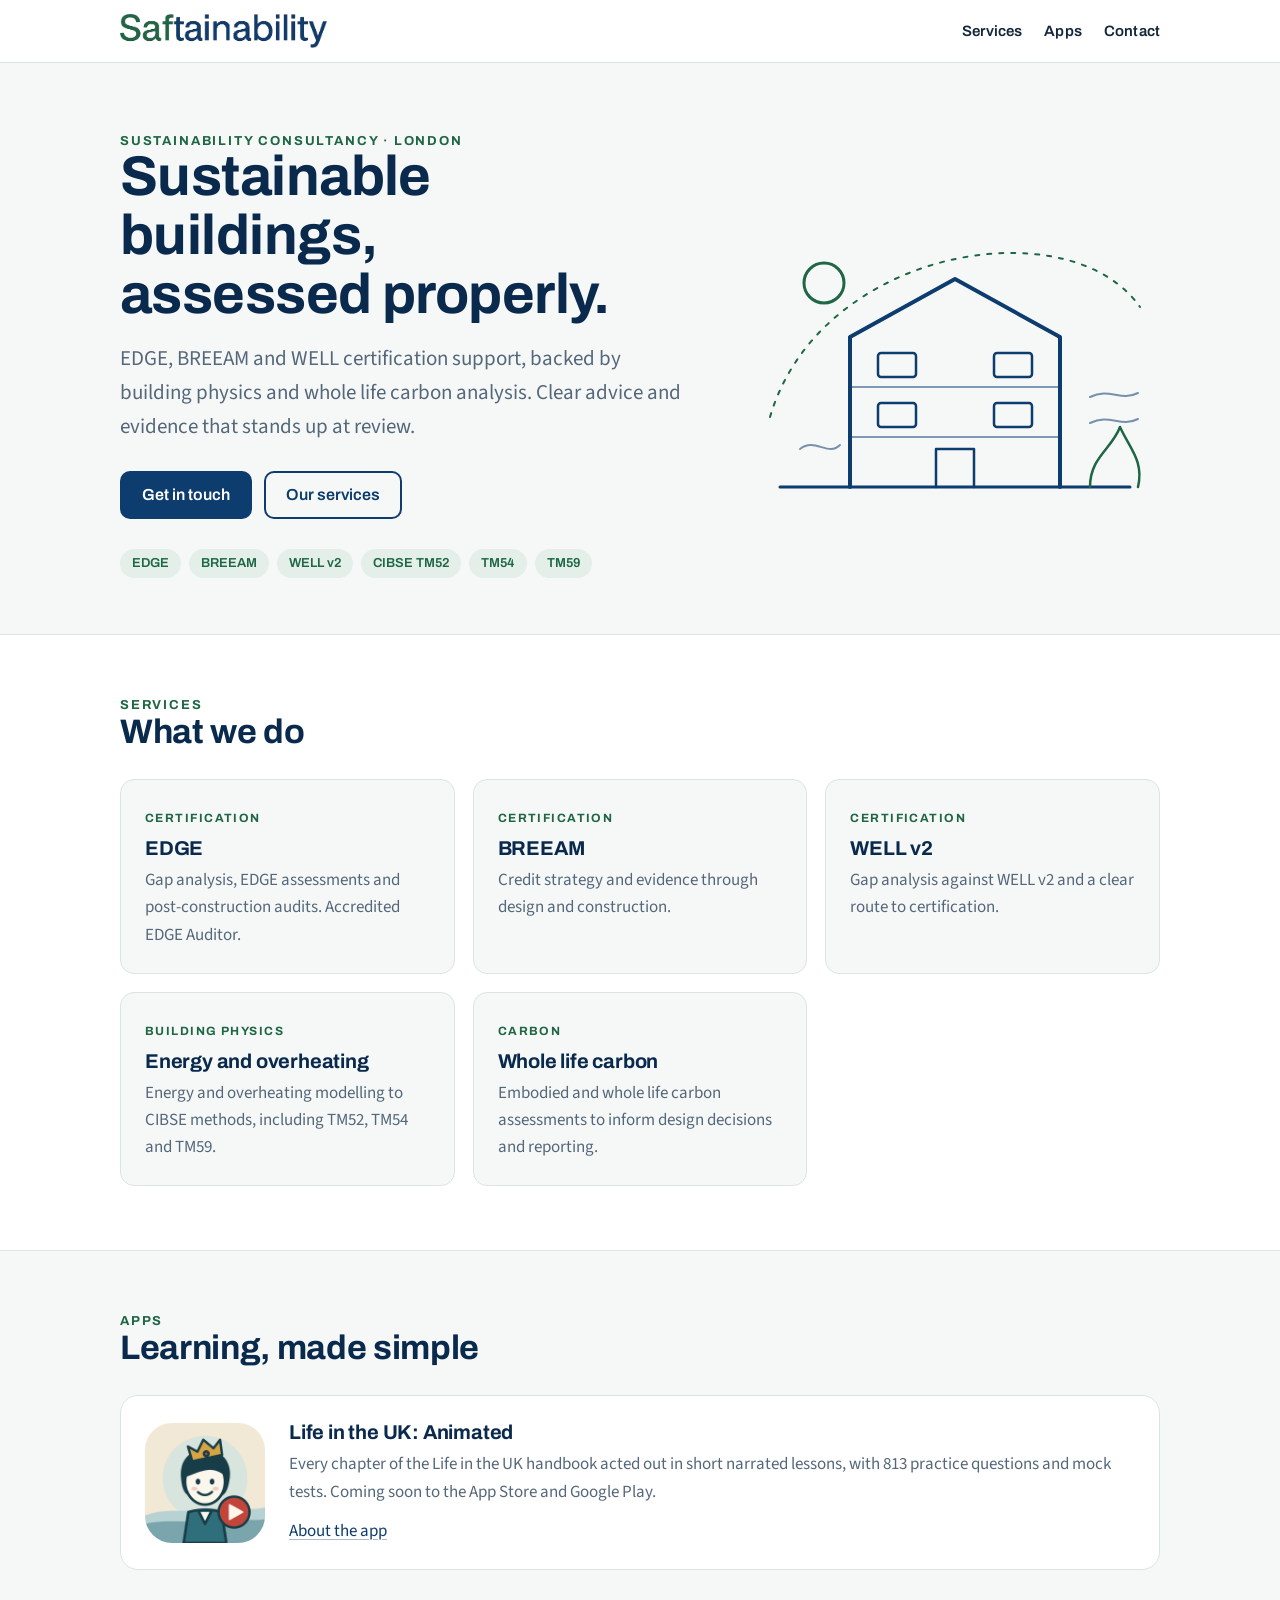
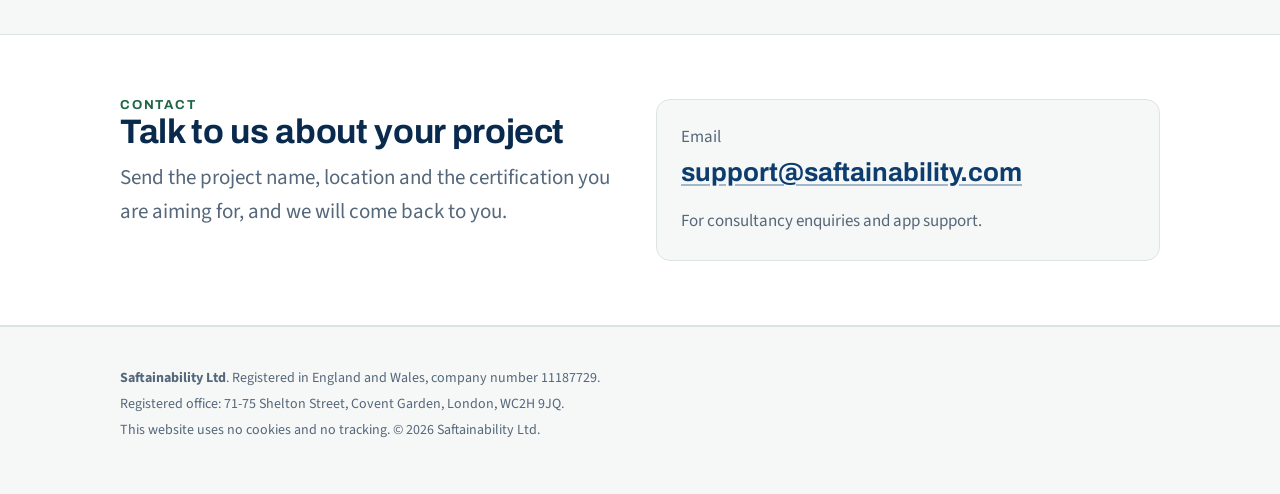
==== index.html @ 5cc08c30 "Saftainability website: home, Life in the UK: Animated, privacy and support pages Co-Authored-By: Cl" ====
<!doctype html>
<html lang="en-GB">
<head>
<meta charset="utf-8">
<meta name="viewport" content="width=device-width,initial-scale=1,viewport-fit=cover">
<title>Saftainability | Sustainability consultancy</title>
<meta name="description" content="Saftainability Ltd: EDGE, BREEAM and WELL certification support, building physics and whole life carbon. London.">
<meta name="theme-color" content="#0D3C6E">
<link rel="icon" href="assets/favicon.svg" type="image/svg+xml">
<link rel="preconnect" href="https://fonts.googleapis.com"><link rel="preconnect" href="https://fonts.gstatic.com" crossorigin><link href="https://fonts.googleapis.com/css2?family=Archivo:wght@600;700&family=Source+Sans+3:wght@400;600&display=swap" rel="stylesheet">
<link rel="stylesheet" href="assets/site.css">
</head>
<body>
<header class="site"><div class="wrap"><a class="brand" href="index.html" aria-label="Saftainability home"><img src="assets/saftainability-logo.png" alt="Saftainability" width="207" height="34"></a><nav aria-label="Main"><a href="index.html#services" class=opt>Services</a><a href="index.html#apps">Apps</a><a href="index.html#contact">Contact</a></nav></div></header>
<main>
<section class="hero"><div class="wrap">
<div><div class="kicker">Sustainability consultancy · London</div>
<h1>Sustainable buildings, assessed properly.</h1>
<p class="lead">EDGE, BREEAM and WELL certification support, backed by building physics and whole life carbon analysis. Clear advice and evidence that stands up at review.</p>
<div class="cta"><a class="btn primary" href="mailto:support@saftainability.com">Get in touch</a><a class="btn ghost" href="#services">Our services</a></div>
<div class="std"><span>EDGE</span><span>BREEAM</span><span>WELL v2</span><span>CIBSE TM52</span><span>TM54</span><span>TM59</span></div></div>
<svg viewBox="0 0 420 340" role="img" aria-label="Line drawing of a building section with sun path and airflow">
<g fill="none" stroke-linecap="round" stroke-linejoin="round">
<path d="M40 300 H390" stroke="#0D3C6E" stroke-width="3"/>
<path d="M110 300 V150 L215 92 L320 150 V300" stroke="#0D3C6E" stroke-width="4"/>
<path d="M110 200 H320 M110 250 H320" stroke="#0D3C6E" stroke-width="2" opacity=".5"/>
<rect x="138" y="166" width="38" height="24" rx="3" stroke="#0D3C6E" stroke-width="2.5"/>
<rect x="254" y="166" width="38" height="24" rx="3" stroke="#0D3C6E" stroke-width="2.5"/>
<rect x="138" y="216" width="38" height="24" rx="3" stroke="#0D3C6E" stroke-width="2.5"/>
<rect x="254" y="216" width="38" height="24" rx="3" stroke="#0D3C6E" stroke-width="2.5"/>
<path d="M196 300 V262 H234 V300" stroke="#0D3C6E" stroke-width="2.5"/>
<path d="M30 230 C80 60 330 20 400 120" stroke="#1F6645" stroke-width="2" stroke-dasharray="4 8"/>
<circle cx="84" cy="96" r="20" stroke="#1F6645" stroke-width="3"/>
<path d="M350 210 C370 200 380 215 398 206 M350 236 C370 226 380 241 398 232" stroke="#0D3C6E" stroke-width="2" opacity=".55"/>
<path d="M60 262 C75 250 88 270 100 258" stroke="#0D3C6E" stroke-width="2" opacity=".55"/>
<path d="M350 300 C350 270 372 262 380 240 C390 262 404 274 398 300" stroke="#1F6645" stroke-width="2.5"/>
</g></svg>
</div></section>
<section class="alt" id="services"><div class="wrap">
<div class="kicker">Services</div><h2>What we do</h2>
<div class="grid"><div class="card"><span class="tag">Certification</span><h3>EDGE</h3><p>Gap analysis, EDGE assessments and post-construction audits. Accredited EDGE Auditor.</p></div><div class="card"><span class="tag">Certification</span><h3>BREEAM</h3><p>Credit strategy and evidence through design and construction.</p></div><div class="card"><span class="tag">Certification</span><h3>WELL v2</h3><p>Gap analysis against WELL v2 and a clear route to certification.</p></div><div class="card"><span class="tag">Building physics</span><h3>Energy and overheating</h3><p>Energy and overheating modelling to CIBSE methods, including TM52, TM54 and TM59.</p></div><div class="card"><span class="tag">Carbon</span><h3>Whole life carbon</h3><p>Embodied and whole life carbon assessments to inform design decisions and reporting.</p></div></div>
</div></section>
<section id="apps"><div class="wrap">
<div class="kicker">Apps</div><h2>Learning, made simple</h2>
<div class="app"><img src="lituk/icon-512.png" alt="Life in the UK: Animated app icon" width="120" height="120">
<div><h3>Life in the UK: Animated</h3><p>Every chapter of the Life in the UK handbook acted out in short narrated lessons, with 813 practice questions and mock tests. Coming soon to the App Store and Google Play.</p>
<a href="lituk/">About the app</a></div></div>
</div></section>
<section class="alt" id="contact"><div class="wrap contact">
<div><div class="kicker">Contact</div><h2>Talk to us about your project</h2><p class="lead" style="margin-top:8px">Send the project name, location and the certification you are aiming for, and we will come back to you.</p></div>
<div class="card"><p style="margin-bottom:6px">Email</p><a class="mail" href="mailto:support@saftainability.com">support@saftainability.com</a>
<p style="margin-top:18px">For consultancy enquiries and app support.</p></div>
</div></section>
</main>
<footer><div class="wrap">
<p><strong>Saftainability Ltd</strong>. Registered in England and Wales, company number 11187729.</p>
<p>Registered office: 71-75 Shelton Street, Covent Garden, London, WC2H 9JQ.</p>
<p>This website uses no cookies and no tracking. © 2026 Saftainability Ltd.</p>
</div></footer>
</body>
</html>
---- assets/site.css ----
:root{--navy:#0D3C6E;--navy-ink:#0A2A4D;--green:#1F6645;--green-soft:#E3EFE8;--ink:#13263B;--muted:#55677A;--bg:#F6F8F7;--card:#FFFFFF;--line:#DCE4E0;--max:1080px}
*{box-sizing:border-box}
html{-webkit-text-size-adjust:100%}
body{margin:0;background:var(--bg);color:var(--ink);font:17px/1.6 "Source Sans 3",system-ui,-apple-system,"Segoe UI",Roboto,sans-serif}
a{color:var(--navy);text-underline-offset:3px;text-decoration-color:rgba(13,60,110,.35)}
a:hover{text-decoration-color:var(--green)}
.wrap{max-width:var(--max);margin:0 auto;padding-left:max(20px,env(safe-area-inset-left,0px));padding-right:max(20px,env(safe-area-inset-right,0px))}
header.site{background:var(--card);border-bottom:1px solid var(--line);position:sticky;top:0;z-index:5}
header.site .wrap{display:flex;align-items:center;justify-content:space-between;gap:16px;padding-block:14px}
.brand img{display:block;height:34px;width:auto}
nav{display:flex;gap:22px;flex-wrap:wrap}
nav a{font:600 15px/1 "Archivo",system-ui,sans-serif;color:var(--ink);text-decoration:none;letter-spacing:.01em}
nav a:hover,nav a[aria-current]{color:var(--green)}
h1,h2,h3{font-family:"Archivo",system-ui,sans-serif;color:var(--navy-ink);letter-spacing:-.01em;text-wrap:balance}
h1{font-size:clamp(34px,5.4vw,56px);line-height:1.05;font-weight:700;margin:0}
h2{font-size:clamp(26px,3.4vw,34px);line-height:1.15;font-weight:700;margin:0 0 10px}
h3{font-size:20px;line-height:1.25;font-weight:700;margin:0 0 6px}
.kicker{font:700 13px/1 "Archivo",sans-serif;letter-spacing:.14em;text-transform:uppercase;color:var(--green)}
.lead{font-size:clamp(18px,2.2vw,21px);color:var(--muted);max-width:60ch;margin:18px 0 0}
section{padding-block:64px}
section.alt{background:var(--card);border-block:1px solid var(--line)}
.hero{padding-block:72px 56px}
.hero .wrap{display:grid;grid-template-columns:1.15fr .85fr;gap:48px;align-items:center}
.hero svg{width:100%;height:auto;max-width:420px;justify-self:end}
.cta{display:flex;gap:12px;flex-wrap:wrap;margin-top:28px}
.btn{display:inline-flex;align-items:center;gap:8px;font:600 16px/1 "Archivo",sans-serif;padding:14px 20px;border-radius:10px;text-decoration:none;border:2px solid var(--navy)}
.btn.primary{background:var(--navy);color:#fff}
.btn.primary:hover{background:var(--navy-ink)}
.btn.ghost{color:var(--navy);background:transparent}
.std{display:flex;flex-wrap:wrap;gap:8px;margin-top:30px}
.std span{font:600 13px/1 "Archivo",sans-serif;color:var(--green);background:var(--green-soft);border-radius:999px;padding:8px 12px}
.grid{display:grid;grid-template-columns:repeat(auto-fit,minmax(min(100%,300px),1fr));gap:18px;margin-top:28px}
.card{background:var(--card);border:1px solid var(--line);border-radius:14px;padding:24px;min-width:0}
section.alt .card{background:var(--bg)}
.card p{margin:0;color:var(--muted)}
.card .tag{display:inline-block;font:700 12px/1 "Archivo",sans-serif;letter-spacing:.12em;text-transform:uppercase;color:var(--green);margin-bottom:12px}
.app{display:grid;grid-template-columns:120px 1fr;gap:24px;align-items:center;margin-top:28px;background:var(--card);border:1px solid var(--line);border-radius:18px;padding:24px}
.app img{width:120px;height:120px;border-radius:27px;display:block}
.app p{margin:6px 0 12px;color:var(--muted)}
.contact{display:grid;grid-template-columns:1fr 1fr;gap:32px;align-items:start}
.contact .mail{font:700 clamp(20px,2.6vw,26px)/1.2 "Archivo",sans-serif;word-break:break-word}
footer{padding-block:36px 48px;color:var(--muted);font-size:14px;border-top:1px solid var(--line)}
footer p{margin:4px 0;max-width:80ch}
/* app page */
.apphead{display:grid;grid-template-columns:140px 1fr;gap:28px;align-items:center}
.apphead img{width:140px;height:140px;border-radius:32px;box-shadow:0 14px 30px rgba(13,60,110,.18)}
.soon{display:inline-block;margin-top:16px;font:600 15px/1 "Archivo",sans-serif;color:var(--navy);background:#E6EEF6;border-radius:999px;padding:10px 14px}
.shots{display:flex;gap:16px;overflow-x:auto;padding:6px 2px 14px;margin-top:30px;scroll-snap-type:x mandatory}
.shots img{flex:none;width:220px;height:auto;border-radius:22px;border:6px solid var(--navy-ink);scroll-snap-align:start;background:#F1E8D5}
.ticks{list-style:none;padding:0;margin:18px 0 0;display:grid;gap:10px}
.ticks li{padding-left:28px;position:relative;max-width:65ch}
.ticks li::before{content:"";position:absolute;left:0;top:.45em;width:14px;height:8px;border-left:3px solid var(--green);border-bottom:3px solid var(--green);transform:rotate(-45deg)}
.note{background:var(--card);border:1px solid var(--line);border-left:4px solid var(--green);border-radius:10px;padding:16px 18px;color:var(--muted);max-width:75ch}
.doc{max-width:720px}
.doc h2{font-size:24px;margin:34px 0 8px}
.doc p,.doc li{max-width:65ch}
.crumb{font-size:15px;margin-bottom:18px}
@media (max-width:760px){
  .hero .wrap,.contact{grid-template-columns:1fr}
  .hero svg{justify-self:start;max-width:300px}
  .app,.apphead{grid-template-columns:1fr}
  section{padding-block:48px}
  nav{gap:16px}
}
@media (max-width:420px){nav a.opt{display:none}}
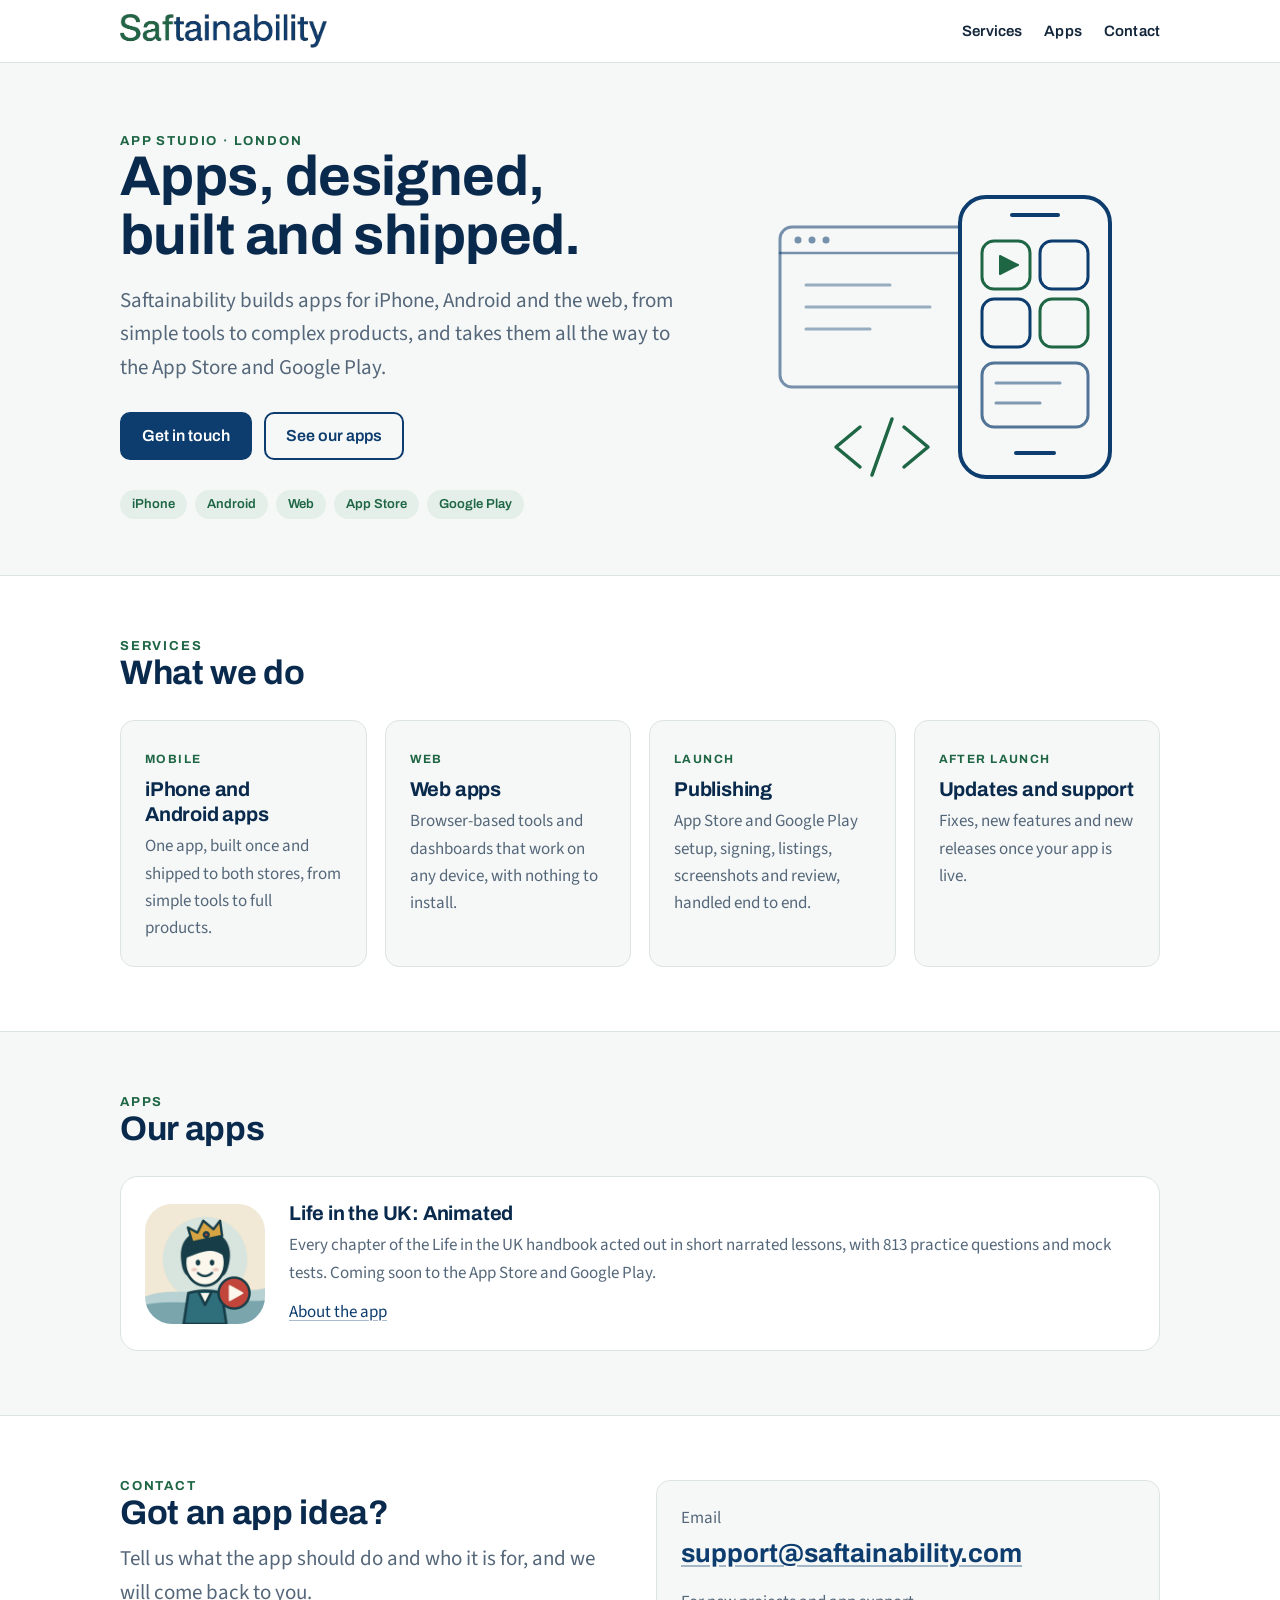
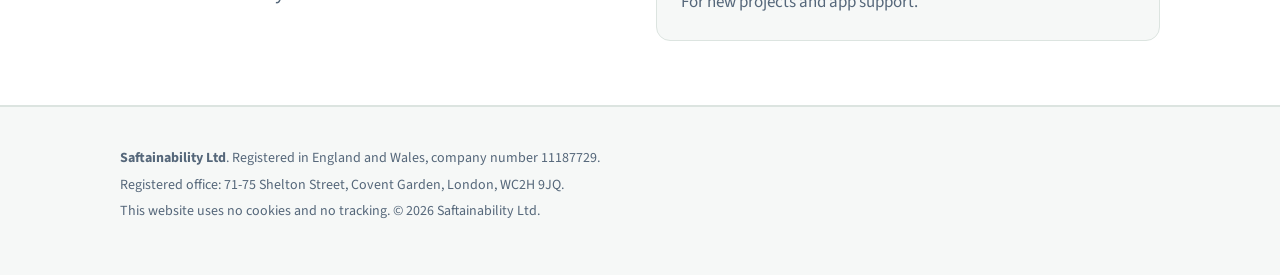
==== commit 135e97f9: "Make the site about building apps only Co-Authored-By: Claude Opus 5.5 <noreply@anthropic.com> Claud" ====
--- a/index.html
+++ b/index.html
@@ -3,8 +3,8 @@
 <head>
 <meta charset="utf-8">
 <meta name="viewport" content="width=device-width,initial-scale=1,viewport-fit=cover">
-<title>Saftainability | Sustainability consultancy</title>
-<meta name="description" content="Saftainability Ltd: EDGE, BREEAM and WELL certification support, building physics and whole life carbon. London.">
+<title>Saftainability | Apps for iPhone, Android and the web</title>
+<meta name="description" content="Saftainability Ltd builds apps for iPhone, Android and the web, and publishes them to the App Store and Google Play. London.">
 <meta name="theme-color" content="#0D3C6E">
 <link rel="icon" href="assets/favicon.svg" type="image/svg+xml">
 <link rel="preconnect" href="https://fonts.googleapis.com"><link rel="preconnect" href="https://fonts.gstatic.com" crossorigin><link href="https://fonts.googleapis.com/css2?family=Archivo:wght@600;700&family=Source+Sans+3:wght@400;600&display=swap" rel="stylesheet">
@@ -14,42 +14,44 @@
 <header class="site"><div class="wrap"><a class="brand" href="index.html" aria-label="Saftainability home"><img src="assets/saftainability-logo.png" alt="Saftainability" width="207" height="34"></a><nav aria-label="Main"><a href="index.html#services" class=opt>Services</a><a href="index.html#apps">Apps</a><a href="index.html#contact">Contact</a></nav></div></header>
 <main>
 <section class="hero"><div class="wrap">
-<div><div class="kicker">Sustainability consultancy · London</div>
-<h1>Sustainable buildings, assessed properly.</h1>
-<p class="lead">EDGE, BREEAM and WELL certification support, backed by building physics and whole life carbon analysis. Clear advice and evidence that stands up at review.</p>
-<div class="cta"><a class="btn primary" href="mailto:support@saftainability.com">Get in touch</a><a class="btn ghost" href="#services">Our services</a></div>
-<div class="std"><span>EDGE</span><span>BREEAM</span><span>WELL v2</span><span>CIBSE TM52</span><span>TM54</span><span>TM59</span></div></div>
-<svg viewBox="0 0 420 340" role="img" aria-label="Line drawing of a building section with sun path and airflow">
+<div><div class="kicker">App studio · London</div>
+<h1>Apps, designed, built and shipped.</h1>
+<p class="lead">Saftainability builds apps for iPhone, Android and the web, from simple tools to complex products, and takes them all the way to the App Store and Google Play.</p>
+<div class="cta"><a class="btn primary" href="mailto:support@saftainability.com">Get in touch</a><a class="btn ghost" href="#apps">See our apps</a></div>
+<div class="std"><span>iPhone</span><span>Android</span><span>Web</span><span>App Store</span><span>Google Play</span></div></div>
+<svg viewBox="0 0 420 340" role="img" aria-label="Line drawing of a phone showing an app, with a browser window and code brackets">
 <g fill="none" stroke-linecap="round" stroke-linejoin="round">
-<path d="M40 300 H390" stroke="#0D3C6E" stroke-width="3"/>
-<path d="M110 300 V150 L215 92 L320 150 V300" stroke="#0D3C6E" stroke-width="4"/>
-<path d="M110 200 H320 M110 250 H320" stroke="#0D3C6E" stroke-width="2" opacity=".5"/>
-<rect x="138" y="166" width="38" height="24" rx="3" stroke="#0D3C6E" stroke-width="2.5"/>
-<rect x="254" y="166" width="38" height="24" rx="3" stroke="#0D3C6E" stroke-width="2.5"/>
-<rect x="138" y="216" width="38" height="24" rx="3" stroke="#0D3C6E" stroke-width="2.5"/>
-<rect x="254" y="216" width="38" height="24" rx="3" stroke="#0D3C6E" stroke-width="2.5"/>
-<path d="M196 300 V262 H234 V300" stroke="#0D3C6E" stroke-width="2.5"/>
-<path d="M30 230 C80 60 330 20 400 120" stroke="#1F6645" stroke-width="2" stroke-dasharray="4 8"/>
-<circle cx="84" cy="96" r="20" stroke="#1F6645" stroke-width="3"/>
-<path d="M350 210 C370 200 380 215 398 206 M350 236 C370 226 380 241 398 232" stroke="#0D3C6E" stroke-width="2" opacity=".55"/>
-<path d="M60 262 C75 250 88 270 100 258" stroke="#0D3C6E" stroke-width="2" opacity=".55"/>
-<path d="M350 300 C350 270 372 262 380 240 C390 262 404 274 398 300" stroke="#1F6645" stroke-width="2.5"/>
+<rect x="40" y="70" width="230" height="160" rx="12" stroke="#0D3C6E" stroke-width="3" opacity=".55"/>
+<path d="M40 96 H270" stroke="#0D3C6E" stroke-width="2.5" opacity=".55"/>
+<circle cx="58" cy="83" r="3.5" fill="#0D3C6E" stroke="none" opacity=".55"/><circle cx="72" cy="83" r="3.5" fill="#0D3C6E" stroke="none" opacity=".55"/><circle cx="86" cy="83" r="3.5" fill="#0D3C6E" stroke="none" opacity=".55"/>
+<path d="M66 128 H150 M66 150 H190 M66 172 H130" stroke="#0D3C6E" stroke-width="3" opacity=".4"/>
+<rect x="220" y="40" width="150" height="280" rx="26" fill="#F6F8F7" stroke="#0D3C6E" stroke-width="4"/>
+<path d="M272 58 H318" stroke="#0D3C6E" stroke-width="4"/>
+<rect x="242" y="84" width="48" height="48" rx="12" stroke="#1F6645" stroke-width="3"/>
+<rect x="300" y="84" width="48" height="48" rx="12" stroke="#0D3C6E" stroke-width="3"/>
+<rect x="242" y="142" width="48" height="48" rx="12" stroke="#0D3C6E" stroke-width="3"/>
+<rect x="300" y="142" width="48" height="48" rx="12" stroke="#1F6645" stroke-width="3"/>
+<path d="M260 99 L278 108 L260 117 Z" fill="#1F6645" stroke="#1F6645" stroke-width="2"/>
+<rect x="242" y="206" width="106" height="64" rx="12" stroke="#0D3C6E" stroke-width="3" opacity=".7"/>
+<path d="M256 226 H320 M256 246 H300" stroke="#0D3C6E" stroke-width="3" opacity=".5"/>
+<path d="M276 296 H314" stroke="#0D3C6E" stroke-width="4"/>
+<path d="M120 270 L96 290 L120 310 M164 270 L188 290 L164 310 M152 262 L132 318" stroke="#1F6645" stroke-width="3.5"/>
 </g></svg>
 </div></section>
 <section class="alt" id="services"><div class="wrap">
 <div class="kicker">Services</div><h2>What we do</h2>
-<div class="grid"><div class="card"><span class="tag">Certification</span><h3>EDGE</h3><p>Gap analysis, EDGE assessments and post-construction audits. Accredited EDGE Auditor.</p></div><div class="card"><span class="tag">Certification</span><h3>BREEAM</h3><p>Credit strategy and evidence through design and construction.</p></div><div class="card"><span class="tag">Certification</span><h3>WELL v2</h3><p>Gap analysis against WELL v2 and a clear route to certification.</p></div><div class="card"><span class="tag">Building physics</span><h3>Energy and overheating</h3><p>Energy and overheating modelling to CIBSE methods, including TM52, TM54 and TM59.</p></div><div class="card"><span class="tag">Carbon</span><h3>Whole life carbon</h3><p>Embodied and whole life carbon assessments to inform design decisions and reporting.</p></div></div>
+<div class="grid"><div class="card"><span class="tag">Mobile</span><h3>iPhone and Android apps</h3><p>One app, built once and shipped to both stores, from simple tools to full products.</p></div><div class="card"><span class="tag">Web</span><h3>Web apps</h3><p>Browser-based tools and dashboards that work on any device, with nothing to install.</p></div><div class="card"><span class="tag">Launch</span><h3>Publishing</h3><p>App Store and Google Play setup, signing, listings, screenshots and review, handled end to end.</p></div><div class="card"><span class="tag">After launch</span><h3>Updates and support</h3><p>Fixes, new features and new releases once your app is live.</p></div></div>
 </div></section>
 <section id="apps"><div class="wrap">
-<div class="kicker">Apps</div><h2>Learning, made simple</h2>
+<div class="kicker">Apps</div><h2>Our apps</h2>
 <div class="app"><img src="lituk/icon-512.png" alt="Life in the UK: Animated app icon" width="120" height="120">
 <div><h3>Life in the UK: Animated</h3><p>Every chapter of the Life in the UK handbook acted out in short narrated lessons, with 813 practice questions and mock tests. Coming soon to the App Store and Google Play.</p>
 <a href="lituk/">About the app</a></div></div>
 </div></section>
 <section class="alt" id="contact"><div class="wrap contact">
-<div><div class="kicker">Contact</div><h2>Talk to us about your project</h2><p class="lead" style="margin-top:8px">Send the project name, location and the certification you are aiming for, and we will come back to you.</p></div>
+<div><div class="kicker">Contact</div><h2>Got an app idea?</h2><p class="lead" style="margin-top:8px">Tell us what the app should do and who it is for, and we will come back to you.</p></div>
 <div class="card"><p style="margin-bottom:6px">Email</p><a class="mail" href="mailto:support@saftainability.com">support@saftainability.com</a>
-<p style="margin-top:18px">For consultancy enquiries and app support.</p></div>
+<p style="margin-top:18px">For new projects and app support.</p></div>
 </div></section>
 </main>
 <footer><div class="wrap">
--- a/assets/site.css
+++ b/assets/site.css
@@ -29,7 +29,7 @@
 .btn.ghost{color:var(--navy);background:transparent}
 .std{display:flex;flex-wrap:wrap;gap:8px;margin-top:30px}
 .std span{font:600 13px/1 "Archivo",sans-serif;color:var(--green);background:var(--green-soft);border-radius:999px;padding:8px 12px}
-.grid{display:grid;grid-template-columns:repeat(auto-fit,minmax(min(100%,300px),1fr));gap:18px;margin-top:28px}
+.grid{display:grid;grid-template-columns:repeat(auto-fit,minmax(min(100%,230px),1fr));gap:18px;margin-top:28px}
 .card{background:var(--card);border:1px solid var(--line);border-radius:14px;padding:24px;min-width:0}
 section.alt .card{background:var(--bg)}
 .card p{margin:0;color:var(--muted)}
